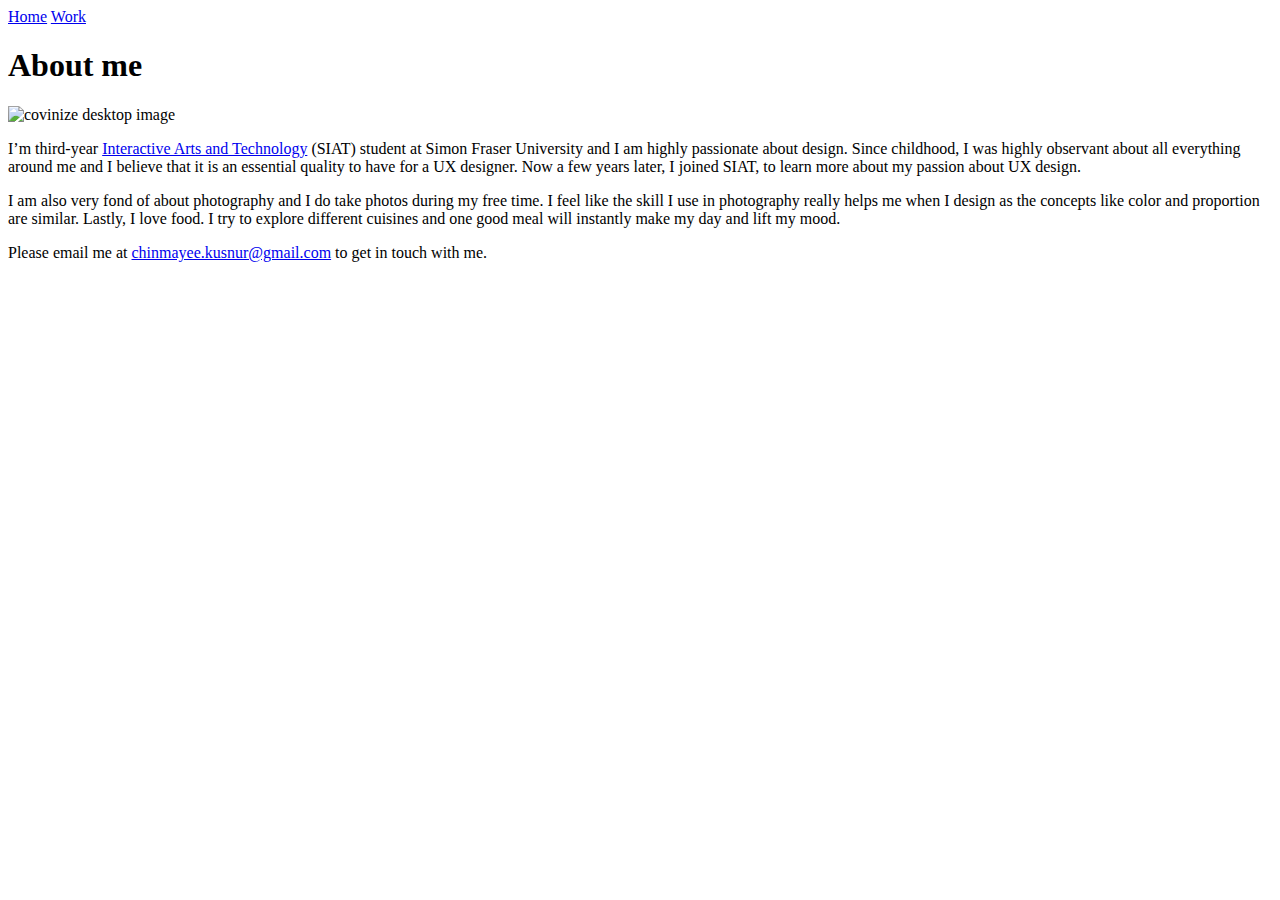
==== about.html @ 799e006a "Add files via upload" ====
<!DOCTYPE html>

<!-- IAT 339- Web design and development 
     D101 
     Project 3- Portfolio
     Chinmayee Kusnur 
    -->

     
<html lang="en">

  <head>

    <meta charset="utf-8">
    <meta name="viewport" content="width=device-width, initial-scale=1">
    <title>About</title>

    <!-- Linking stylesheets -->

    <link rel="stylesheet" href="css/normalize.css">
	  <link rel="stylesheet" href="css/main.css"> 
    <link rel="stylesheet" href="css/grids.css"> 
    <!-- Linking google fonts -->
    <link rel="preconnect" href="https://fonts.googleapis.com"> 
    <link rel="preconnect" href="https://fonts.gstatic.com" crossorigin> 
    <link href="https://fonts.googleapis.com/css2?family=Heebo:wght@100;400;700&display=swap" rel="stylesheet">
  </head>

  <body>

    <nav id="navbar">
      <a id="work-navbar" href="index.html">Home</a>
      <a href="index.html">Work</a>
    </nav>

    <section class="main-background">
      <div id="intro-covinize">
        <h1 class="heading">About me</h1>
        <div class="grid two-column">
          <div>
            <img class="co-sc" src="img/chinmayee.JPG" alt="covinize desktop image">
          </div>

          <div>
            <p class="main">I’m third-year <a class="link" href="https://www.sfu.ca/siat.html">Interactive Arts and Technology</a> (SIAT) student at Simon Fraser University
                and I am highly passionate about design. Since childhood, I was highly observant 
                about all everything around me and I believe that it is an essential quality to have 
                for a UX designer. Now a few years later, I joined SIAT, to learn more 
                about my passion about UX design. 
                
            </p>
    
            <p class="main"> 
                I am also very fond of about photography and I do take photos during my free time. I feel like the skill I use in photography 
                really helps me when I design as the concepts like color and proportion are similar.
                 
                Lastly, I love food. I try to explore different cuisines and one good meal will instantly 
                make my day and lift my mood. 
            </p>

            <p class="main"> 
                Please email me at <a class="link" href="mailto:chinmayee.kusnur@gmail.com">chinmayee.kusnur@gmail.com</a> to get in touch with me. 
            </p>
          </div>

        </div>
          
                      
      
      
      </div>

    </section>

    <script src="js/navbar.js"></script>

  </body>
</html>
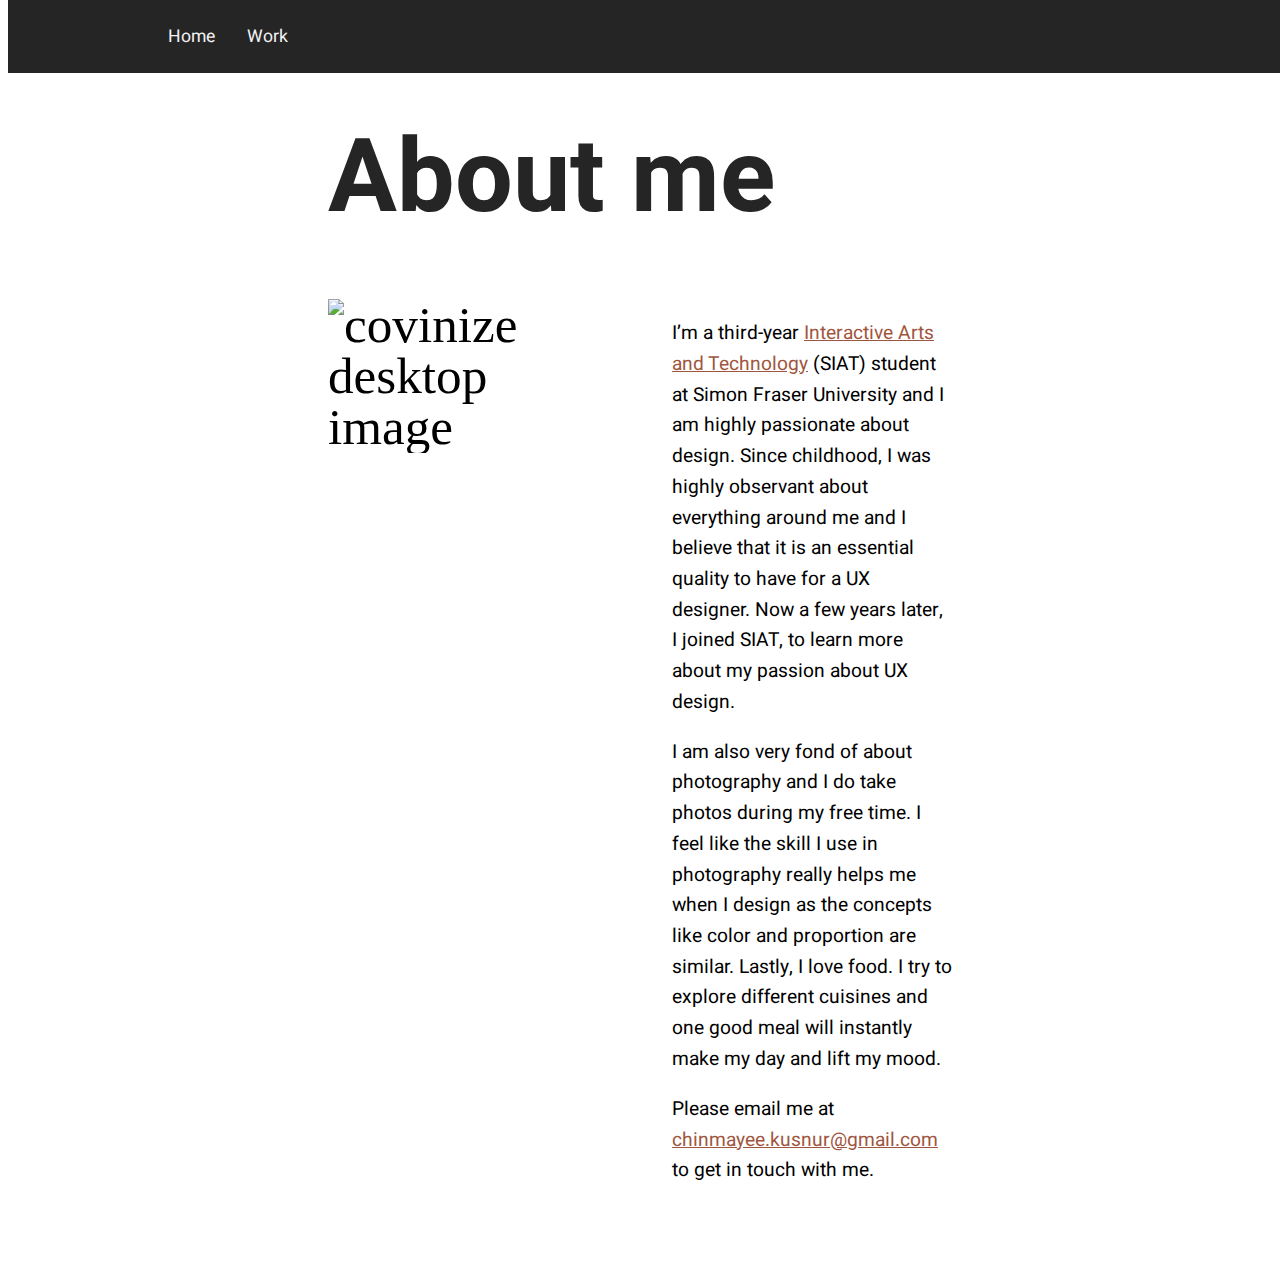
==== commit 278933c0: "Update about.html" ====
--- a/about.html
+++ b/about.html
@@ -42,9 +42,9 @@
           </div>
 
           <div>
-            <p class="main">I’m third-year <a class="link" href="https://www.sfu.ca/siat.html">Interactive Arts and Technology</a> (SIAT) student at Simon Fraser University
+            <p class="main">I’m a third-year <a class="link" href="https://www.sfu.ca/siat.html">Interactive Arts and Technology</a> (SIAT) student at Simon Fraser University
                 and I am highly passionate about design. Since childhood, I was highly observant 
-                about all everything around me and I believe that it is an essential quality to have 
+                about everything around me and I believe that it is an essential quality to have 
                 for a UX designer. Now a few years later, I joined SIAT, to learn more 
                 about my passion about UX design. 
                 
--- a/css/main.css
+++ b/css/main.css
@@ -0,0 +1,183 @@
+h1{
+    font-family: 'Heebo', sans-serif;
+    font-weight: 700;
+    color: #252526;
+}
+
+h2{
+    font-family: 'Heebo', sans-serif;
+    font-weight: 700;
+    color: #252526;
+}
+
+#ux{
+    color: #9F5640;
+}
+
+.orange-box{
+    display: block;
+}
+
+.orange-box:active, .orange-box:hover, .orange-box:focus{
+    background-color: #252526;
+}
+
+#footer-background{
+    background-color: #9F5640;
+    padding:4rem;
+    
+}
+
+#footer-email{
+    color: white;
+}
+
+#navbar{
+    background-color: #252526;
+    position: fixed;
+    width: 100%;
+    display: block;
+    top: -5px;
+    
+}
+
+#navbar {
+    top: 0px;
+    transition: top 0.3s;
+}
+  
+#navbar a{
+    float: left;
+    display: block;
+    color: #f2f2f2;
+    text-align: center;
+    padding-top: 1.5rem;
+    padding-bottom: 1.5rem;
+    text-decoration: none;
+    font-size: 1.1rem;
+    font-family: 'Heebo', sans-serif;
+}
+  
+#navbar a:active, #navbar a:hover, #navbar a:focus{
+    text-decoration: underline;
+    text-decoration-color: white;
+}
+
+#work-navbar, #work-navbar-index{
+    margin-right: 2rem;
+}
+
+.project-name{
+    color: #252526;
+    font-family: 'Heebo', sans-serif;
+    font-weight: 700;
+    margin-top: 2rem;
+    margin-bottom: 1rem;
+}
+
+.link{
+    color: #9F5640;
+    font-family: 'Heebo', sans-serif;
+    font-weight: 400;
+    margin-top: 1rem;
+    text-decoration: underline;
+}
+
+.c-link{
+    color: #252526;
+    text-decoration: none;
+}
+
+.project-name:active, .project-name:hover, .project-name:focus,
+.c-link:active, .c-link:hover, .c-link:focus{
+    text-decoration: underline;
+    text-decoration-color: #9F5640;
+    
+}
+
+.link:active, .link:hover, .link:focus{
+    text-decoration: none;
+    color: white;
+    background-color: #9F5640;
+}
+
+.project-info{
+    color: #AFAFAF;
+    font-family: 'Heebo', sans-serif;
+    font-weight: 400;
+    margin-top: -0.7rem;
+}
+
+.project-desc{
+    color: #252526;
+    font-family: 'Heebo', sans-serif;
+    font-weight: 400;
+    margin-top: 1rem;
+    line-height: 1.6;
+}
+
+.role, .team, .duration{
+    font-family: 'Heebo', sans-serif;
+    font-weight: 400;
+    font-size: 1.2rem;
+}
+
+.main, .main-1{
+    font-family: 'Heebo', sans-serif;
+    font-weight: 400;
+    font-size: 1.2rem;
+    line-height:1.6;
+}
+
+.main-1{
+    margin-bottom: 4rem;
+}
+
+.co-sc{
+    width: 100%;
+}
+
+.bold{
+    font-weight: 700;
+}
+
+#green{
+    background-color: #37563F;
+    color: #FFB950;
+}
+
+#yellow{
+    background-color: #FFB950;
+    color: #37563F;
+}
+
+#beige{
+    background-color: #FFFBF1;
+    color: #37563F;
+}
+
+#green, #yellow, #beige{
+    font-family: 'Heebo', sans-serif;
+    font-weight: 400;
+    font-size: 1.1rem;
+    text-align: center;
+    border-radius: 0.5rem;
+}
+
+.color-description{
+    font-family: 'Heebo', sans-serif;
+    font-weight: 400;
+    font-size: 1.2rem;
+    line-height:1.6;
+    padding-top: 1rem; 
+    text-align: left;
+    border:none;
+}
+
+#tree-img{
+    width:100%;
+    border-radius: 0.5rem;
+} 
+
+
+
--- a/css/grids.css
+++ b/css/grids.css
@@ -0,0 +1,389 @@
+*{
+    box-sizing: border-box;
+}
+
+.grid{
+    display:grid;
+}
+
+@media (min-width: 20rem) {
+
+    #intro{
+        font-size: 1.11rem;
+        margin:0;
+        line-height:1;
+        
+    }
+
+    #intro-covinize{
+        font-size: 2rem;
+        margin:0;
+        line-height:1;
+    }
+
+    .grid.two-column{
+        grid-template-columns: 1fr;
+        grid-gap: 4rem;
+        grid-row-gap: 2rem;
+    }
+
+    .grid.three-column{
+        grid-template-columns: 1fr;
+        grid-column-gap: 2rem;
+        margin-top:-1rem;
+    }
+
+    #intro, .work-grid, #intro-covinize, .landing-page-description{
+        margin: 1.5rem;
+    }
+
+    #intro{
+        margin-top: 6rem;
+        margin-bottom: 3rem;
+    }
+
+    .color-grid{
+        margin: 1.5rem;
+    }
+
+    #work-navbar, #work-navbar-index{
+        margin-left: 1.5rem;
+    }
+
+    .orange-box{
+        background-color: #9F5640;
+        padding: 2rem 0 2rem 0;
+        border-radius: 0.5rem;
+        width: 100%;
+    }
+
+    img{
+        width: 95%;
+        height: auto;
+    }
+
+    #green, #yellow, #beige{
+        width: 100%;
+        padding: 4rem 2rem 4rem 2rem;
+    }
+
+    .heading{
+        margin-top: 4rem;
+    }
+
+    .sub-heading{
+        margin-top: 4rem;
+    }
+
+    .desktop-version{
+        display: inline-block;
+    }
+
+    .mobile-version{
+        display: inline-block;
+    }
+
+    #tree-img{
+        margin-bottom:2rem;
+    }
+}
+
+@media (min-width: 28rem) {
+
+    #intro{
+        font-size: 2.5rem;
+        margin:0;
+        line-height:1;
+    }
+
+    #intro-covinize{
+        font-size: 2.5rem;
+        margin:0;
+        line-height:1;
+    }
+
+    .work-grid, #intro-covinize, .landing-page-description{
+        margin: 4rem;
+    }
+    
+    #intro{
+        margin: 6rem;
+    }
+
+    .color-grid{
+        margin: 4rem;
+    }
+
+    #work-navbar, #work-navbar-index{
+        margin-left: 4rem;
+    }
+
+    #tree-img{
+        margin-bottom:4rem;
+    }
+}
+
+@media (min-width: 44rem) {
+
+    #intro{
+        font-size: 1.6rem;
+        margin:0;
+        line-height:1;
+    }
+
+    .heading{
+        margin-top: 8rem;
+    }
+
+    #intro-covinize{
+        font-size: 2.5rem;
+        margin:0;
+        line-height:1;
+    }
+
+    .grid.two-column{
+        grid-template-columns: 1fr;
+        grid-gap: 2rem;
+        grid-row-gap: 2rem;
+    }
+
+    #intro, .work-grid{
+        margin: 6rem 8rem;
+    }
+
+    .color-grid{
+        margin: 0 8rem;
+    }
+
+    #work-navbar, #work-navbar-index{
+        margin-left: 8rem;
+    }
+
+    #intro-covinize{
+        margin: 6rem 8rem 5rem 8rem;
+    }
+
+    .landing-page-description{
+        margin: 3rem 8rem 5rem 8rem;
+    }
+
+    .orange-box{
+        background-color: #9F5640;
+        padding: 4rem 2rem;
+        border-radius: 0.5rem;
+        width: 100%;
+    }
+
+    img{
+        width: 95%;
+        height: auto;
+    }
+
+    .grid.three-column{
+        grid-template-columns: 1fr 1fr 1fr;
+        grid-column-gap: 2rem;
+        
+    }
+
+    #green, #yellow, #beige{
+        width: 100%;
+        padding: 4rem 2rem 4rem 2rem;
+    }
+    
+    #navbar {
+        top: 0px;
+        transition: top 0.3s;
+    }
+
+    .sub-heading{
+        margin-top: 6rem;
+    }
+
+    #tree-img{
+        margin-bottom:4rem;
+    }
+
+    .desktop-version{
+        display: inline-block;
+    }
+
+    .mobile-version{
+        display: inline-block;
+    }
+
+}
+
+@media (min-width: 67rem) {
+
+    #intro, #intro-covinize{
+        font-size: 2.75rem;
+        margin:0;
+        line-height:1;
+    }
+
+    .grid.two-column{
+        grid-template-columns: 1fr;
+        grid-gap: 2rem;
+        grid-row-gap: 2rem;
+    }
+
+    .grid.three-column{
+        grid-template-columns: 1fr 1fr 1fr;
+        grid-column-gap: 2rem;
+        
+    }
+
+    #intro, .work-grid{
+        margin: 10rem 8rem;
+    }
+
+    .color-grid{
+        margin: 0 12rem;
+    }
+
+    #intro-covinize{
+        margin: 10rem 12rem 3rem 12rem;
+    }
+
+    .landing-page-description{
+        margin: 2rem 12rem 3rem 12rem;
+    }
+
+    #work-navbar{
+        margin-left: 4rem;
+    }
+   
+    .orange-box{
+        background-color: #9F5640;
+        padding: 4rem 0 4rem 2rem;
+        border-radius: 0.5rem;
+        width: 100%;
+    }
+
+    img{
+        width: 90%;
+        height: auto;
+    }
+
+    #green, #yellow, #beige{
+        width: 100%;
+        padding: 4rem;
+    }
+
+    .heading{
+        margin-top:0;
+    }
+
+    .sub-heading{
+        margin-top: 6rem;
+    }
+
+    #tree-img{
+        margin-bottom:4rem;
+    }
+
+    .mobile-version{
+        display: none;
+    }
+
+    .desktop-version{
+        display: inline-block;
+    }
+}
+
+
+@media (min-width: 75rem) {
+
+    #intro, #intro-covinize{
+        font-size: 3.2rem;
+        margin:0;
+        line-height:1;
+    }
+
+    .grid.two-column{
+        grid-template-columns: 1fr 1fr;
+        grid-gap: 4rem;
+        grid-row-gap: 2rem;
+    }
+
+    .grid.three-column{
+        grid-template-columns: 1fr 1fr 1fr;
+        grid-column-gap: 2rem;
+        
+    }
+
+    #intro, .work-grid{
+        margin: 10rem 15rem;
+    }
+
+    .color-grid{
+        margin: 0 20rem;
+    }
+
+    #intro-covinize{
+        margin: 8rem 20rem 4rem 20rem;
+    }
+
+    .landing-page-description{
+        margin: 5rem 20rem 4rem 20rem;
+    }
+    
+    #work-navbar{
+        margin-left: 10rem;
+    }
+
+    #work-navbar-index{
+        margin-left: 15rem;
+    }
+
+    .orange-box{
+        background-color: #9F5640;
+        padding: 4rem 2rem;
+        border-radius: 0.5rem;
+        width: 100%;
+    }
+
+    #green, #yellow, #beige{
+        width: 100%;
+        padding: 4rem;
+    }
+
+    .desc{
+        margin-bottom: 4rem;
+    }
+
+    .project-name{
+        font-size: 2rem;
+    }
+
+    .project-info{
+        font-size: 0.8rem;
+        margin-bottom: 1.2rem;
+    }
+    
+    .project-desc{
+        font-size: 1.1rem;
+        
+    }
+
+    .heading{
+        margin-top:0;
+    }
+
+    .sub-heading{
+        margin-top: 4rem;
+    }
+
+    #tree-img{
+        margin-bottom:4rem;
+    }
+
+    .mobile-version{
+        display: none;
+    }
+
+    .desktop-version{
+        display: inline-block;
+    }
+    
+}
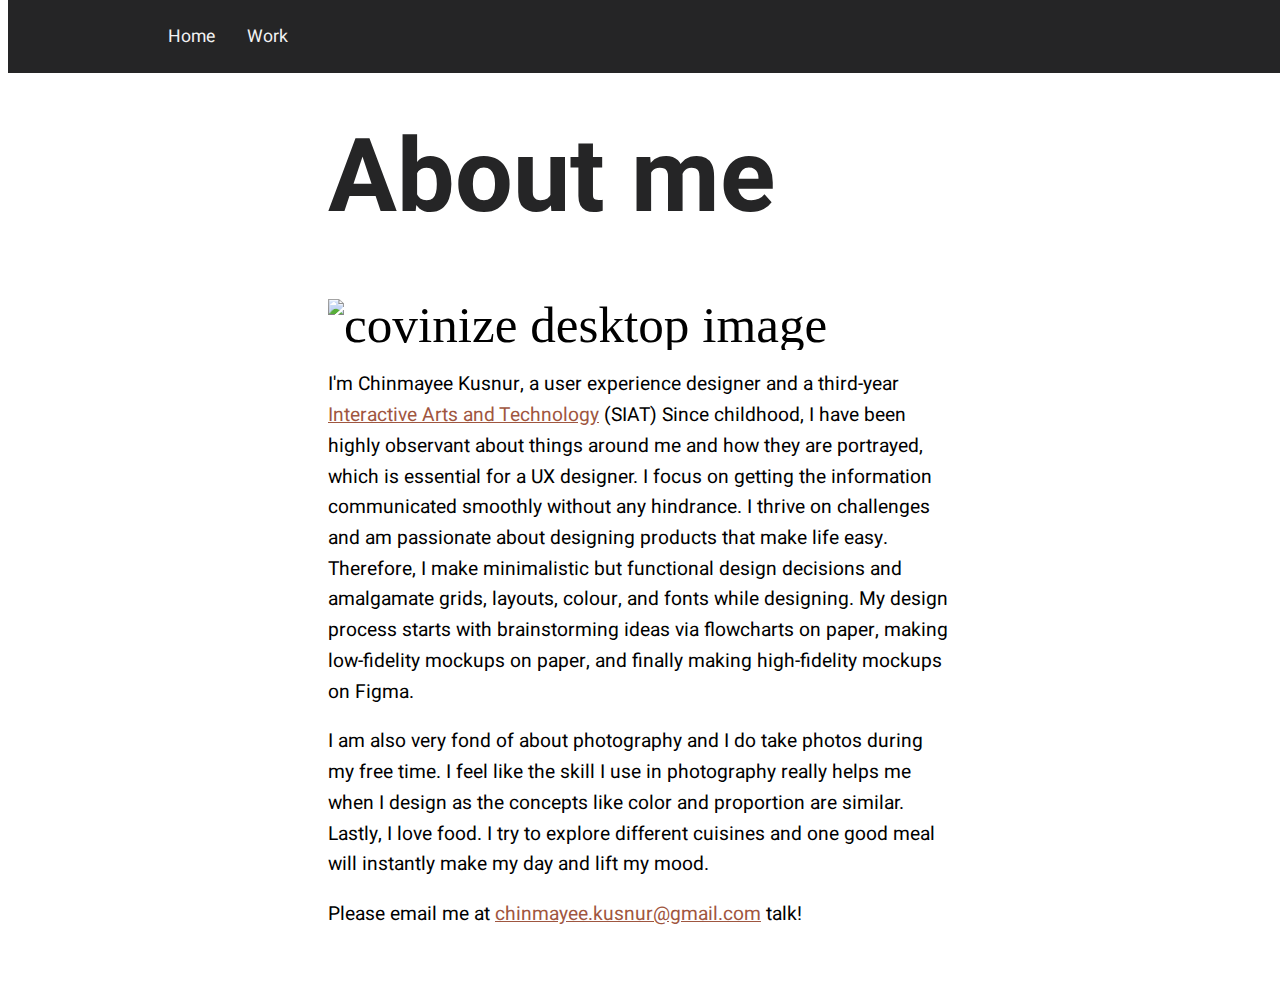
==== commit bae7cee8: "Update about.html" ====
--- a/about.html
+++ b/about.html
@@ -36,34 +36,32 @@
     <section class="main-background">
       <div id="intro-covinize">
         <h1 class="heading">About me</h1>
-        <div class="grid two-column">
+        
           <div>
-            <img class="co-sc" src="img/chinmayee.JPG" alt="covinize desktop image">
+            <img class="co-sc" src="img/chinmayee_profile.JPG" alt="covinize desktop image">
           </div>
 
           <div>
-            <p class="main">I’m a third-year <a class="link" href="https://www.sfu.ca/siat.html">Interactive Arts and Technology</a> (SIAT) student at Simon Fraser University
-                and I am highly passionate about design. Since childhood, I was highly observant 
-                about everything around me and I believe that it is an essential quality to have 
-                for a UX designer. Now a few years later, I joined SIAT, to learn more 
-                about my passion about UX design. 
-                
+            <p class="main">I'm Chinmayee Kusnur, a user experience designer and a third-year <a class="link" href="https://www.sfu.ca/siat.html">Interactive 
+		    Arts and Technology</a> (SIAT) Since childhood, I have been highly observant about things around me and how they are portrayed, which is 
+		    essential for a UX designer. I focus on getting the information communicated smoothly without any hindrance. I thrive on challenges and 
+		    am passionate about designing products that make life easy. Therefore, I make minimalistic but functional design decisions and amalgamate 
+		    grids, layouts, colour, and fonts while designing. My design process starts with brainstorming ideas via flowcharts on paper, making 
+		    low-fidelity mockups on paper, and finally making high-fidelity mockups on Figma. 
             </p>
     
             <p class="main"> 
-                I am also very fond of about photography and I do take photos during my free time. I feel like the skill I use in photography 
-                really helps me when I design as the concepts like color and proportion are similar.
-                 
-                Lastly, I love food. I try to explore different cuisines and one good meal will instantly 
-                make my day and lift my mood. 
+                I am also very fond of about photography and I do take photos during my free time. I feel like the skill I use in photography really helps me 
+		    when I design as the concepts like color and proportion are similar. Lastly, I love food. I try to explore different cuisines and one good 
+		    meal will instantly make my day and lift my mood. 
             </p>
 
             <p class="main"> 
-                Please email me at <a class="link" href="mailto:chinmayee.kusnur@gmail.com">chinmayee.kusnur@gmail.com</a> to get in touch with me. 
+                Please email me at <a class="link" href="mailto:chinmayee.kusnur@gmail.com">chinmayee.kusnur@gmail.com</a> talk!  
             </p>
           </div>
 
-        </div>
+        
           
                       
       
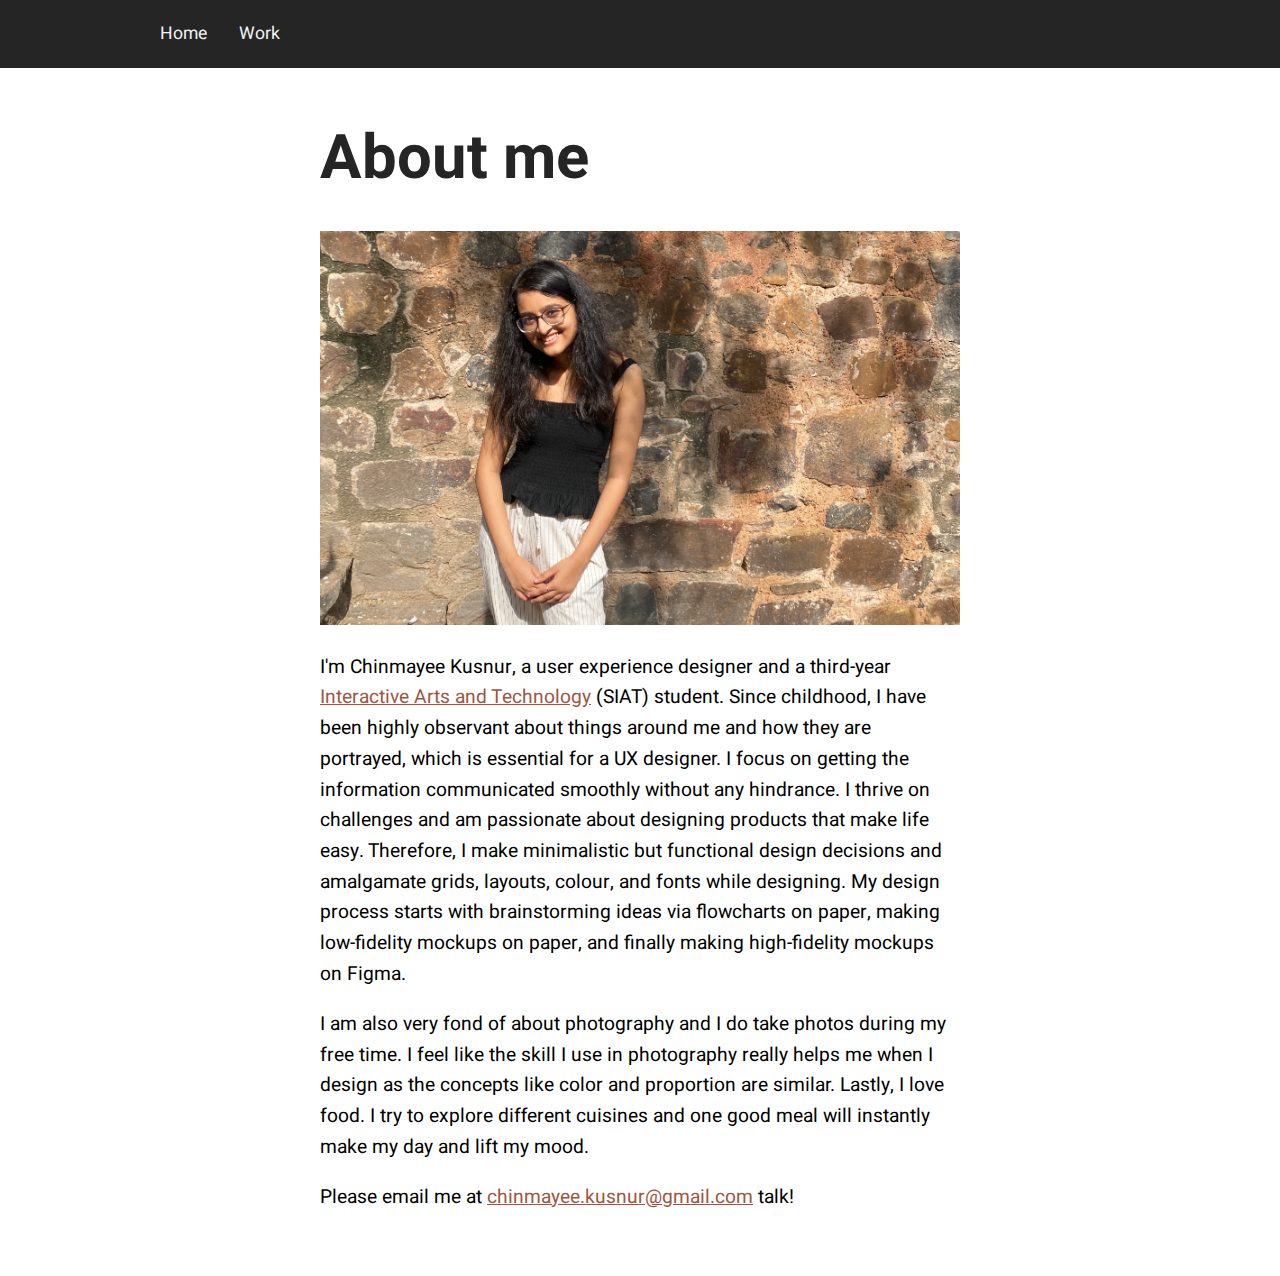
==== commit a7c22dc0: "Update about.html" ====
--- a/about.html
+++ b/about.html
@@ -28,7 +28,7 @@
 
   <body>
 
-    <nav id="navbar">
+    <nav id="navbar_1">
       <a id="work-navbar" href="index.html">Home</a>
       <a href="index.html">Work</a>
     </nav>
@@ -43,7 +43,7 @@
 
           <div>
             <p class="main">I'm Chinmayee Kusnur, a user experience designer and a third-year <a class="link" href="https://www.sfu.ca/siat.html">Interactive 
-		    Arts and Technology</a> (SIAT) Since childhood, I have been highly observant about things around me and how they are portrayed, which is 
+		    Arts and Technology</a> (SIAT) student. Since childhood, I have been highly observant about things around me and how they are portrayed, which is 
 		    essential for a UX designer. I focus on getting the information communicated smoothly without any hindrance. I thrive on challenges and 
 		    am passionate about designing products that make life easy. Therefore, I make minimalistic but functional design decisions and amalgamate 
 		    grids, layouts, colour, and fonts while designing. My design process starts with brainstorming ideas via flowcharts on paper, making 
--- a/css/main.css
+++ b/css/main.css
@@ -41,6 +41,14 @@
     
 }
 
+#navbar_1{
+    background-color: #252526;
+    position: fixed;
+    width: 100%;
+    display: block;
+    top: 0px;
+}
+
 #navbar {
     top: 0px;
     transition: top 0.3s;
@@ -57,8 +65,21 @@
     font-size: 1.1rem;
     font-family: 'Heebo', sans-serif;
 }
+
+#navbar_1 a{
+    float: left;
+    display: block;
+    color: #f2f2f2;
+    text-align: center;
+    padding-top: 1.5rem;
+    padding-bottom: 1.5rem;
+    text-decoration: none;
+    font-size: 1.1rem;
+    font-family: 'Heebo', sans-serif;
+}
   
-#navbar a:active, #navbar a:hover, #navbar a:focus{
+#navbar a:active, #navbar a:hover, #navbar a:focus,
+#navbar_1 a:active, #navbar_1 a:hover, #navbar_1 a:focus,{
     text-decoration: underline;
     text-decoration-color: white;
 }
--- a/css/grids.css
+++ b/css/grids.css
@@ -9,7 +9,7 @@
 @media (min-width: 20rem) {
 
     #intro{
-        font-size: 1.11rem;
+        font-size: 1.2rem;
         margin:0;
         line-height:1;
         
@@ -91,7 +91,7 @@
 @media (min-width: 28rem) {
 
     #intro{
-        font-size: 2.5rem;
+        font-size: 2rem;
         margin:0;
         line-height:1;
     }
@@ -216,7 +216,7 @@
 @media (min-width: 67rem) {
 
     #intro, #intro-covinize{
-        font-size: 2.75rem;
+        font-size: 1.6rem;
         margin:0;
         line-height:1;
     }
@@ -234,7 +234,7 @@
     }
 
     #intro, .work-grid{
-        margin: 10rem 8rem;
+        margin: 10rem 6rem;
     }
 
     .color-grid{
@@ -295,7 +295,7 @@
 @media (min-width: 75rem) {
 
     #intro, #intro-covinize{
-        font-size: 3.2rem;
+        font-size: 2.75rem;
         margin:0;
         line-height:1;
     }
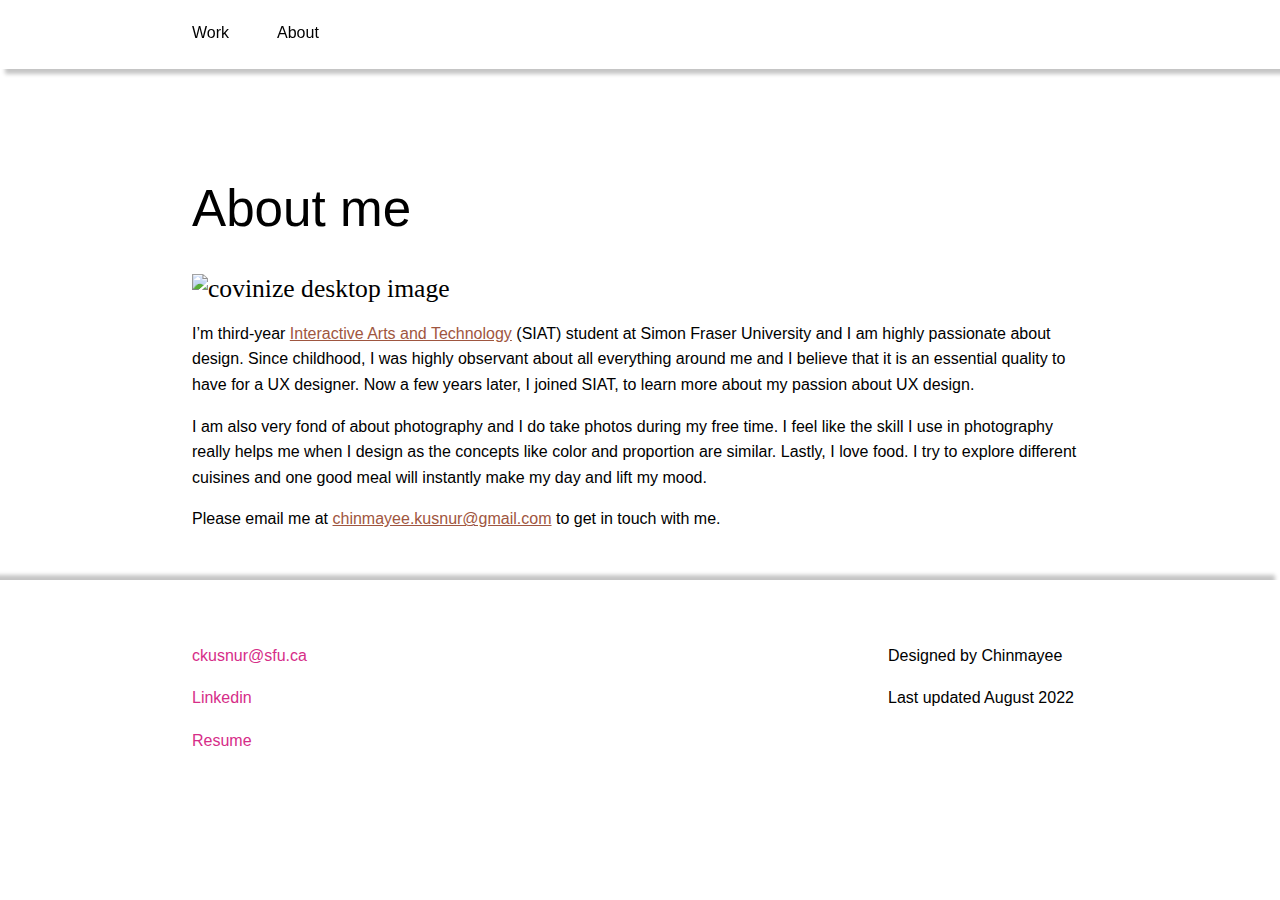
==== commit 6c442da3: "Update about.html" ====
--- a/about.html
+++ b/about.html
@@ -28,36 +28,38 @@
 
   <body>
 
-    <nav id="navbar_1">
-      <a id="work-navbar" href="index.html">Home</a>
-      <a href="index.html">Work</a>
-    </nav>
+    <nav id="navbar">
+      <a id="work-navbar-index" href="index.html">Work</a>
+      <a href="about.html">About</a>
+    </nav> -->
 
     <section class="main-background">
       <div id="intro-covinize">
         <h1 class="heading">About me</h1>
         
           <div>
-            <img class="co-sc" src="img/chinmayee_profile.JPG" alt="covinize desktop image">
+            <img class="co-sc" src="img/chinmayee.JPG" alt="covinize desktop image">
           </div>
 
           <div>
-            <p class="main">I'm Chinmayee Kusnur, a user experience designer and a third-year <a class="link" href="https://www.sfu.ca/siat.html">Interactive 
-		    Arts and Technology</a> (SIAT) student. Since childhood, I have been highly observant about things around me and how they are portrayed, which is 
-		    essential for a UX designer. I focus on getting the information communicated smoothly without any hindrance. I thrive on challenges and 
-		    am passionate about designing products that make life easy. Therefore, I make minimalistic but functional design decisions and amalgamate 
-		    grids, layouts, colour, and fonts while designing. My design process starts with brainstorming ideas via flowcharts on paper, making 
-		    low-fidelity mockups on paper, and finally making high-fidelity mockups on Figma. 
+            <p class="main">I’m third-year <a class="link" href="https://www.sfu.ca/siat.html">Interactive Arts and Technology</a> (SIAT) student at Simon Fraser University
+                and I am highly passionate about design. Since childhood, I was highly observant 
+                about all everything around me and I believe that it is an essential quality to have 
+                for a UX designer. Now a few years later, I joined SIAT, to learn more 
+                about my passion about UX design. 
+                
             </p>
     
             <p class="main"> 
-                I am also very fond of about photography and I do take photos during my free time. I feel like the skill I use in photography really helps me 
-		    when I design as the concepts like color and proportion are similar. Lastly, I love food. I try to explore different cuisines and one good 
-		    meal will instantly make my day and lift my mood. 
+                I am also very fond of about photography and I do take photos during my free time. I feel like the skill I use in photography 
+                really helps me when I design as the concepts like color and proportion are similar.
+                 
+                Lastly, I love food. I try to explore different cuisines and one good meal will instantly 
+                make my day and lift my mood. 
             </p>
 
             <p class="main"> 
-                Please email me at <a class="link" href="mailto:chinmayee.kusnur@gmail.com">chinmayee.kusnur@gmail.com</a> talk!  
+                Please email me at <a class="link" href="mailto:chinmayee.kusnur@gmail.com">chinmayee.kusnur@gmail.com</a> to get in touch with me. 
             </p>
           </div>
 
@@ -70,7 +72,34 @@
 
     </section>
 
-    <script src="js/navbar.js"></script>
+    <footer>
+      <div id="footer-background">
+        <div class="grid four-column text">
+          <div>
+            <div class="t"><a class="p-lm" href="mailto:ckusnur@sfu.ca">ckusnur@sfu.ca</a></div>
+            <div class="t"><a class="p-lm" href="https://www.linkedin.com/in/chinmayee-kusnur-03a2261b5">Linkedin</a></div>
+            <div class="t"><a class="p-lm" href="https://www.linkedin.com/in/chinmayee-kusnur-03a2261b5">Resume</a></div>
+            
+          </div>
+
+          <div>
+            
+          </div>
+
+          <div>
+            
+          </div>
+
+          <div>
+            <div class="t">Designed by Chinmayee</div>
+            <div class="t">Last updated August 2022</div>
+           
+          </div>
+          
+        </div>
+        
+      </div>
+    </footer>
 
   </body>
 </html>
--- a/css/main.css
+++ b/css/main.css
@@ -1,17 +1,111 @@
+h1, #sub{
+    font-family: 'Inter', sans-serif;
+    color: #000000;
+    
+}
+
 h1{
-    font-family: 'Heebo', sans-serif;
-    font-weight: 700;
-    color: #252526;
+    font-weight:500;
+    width: 100%;
 }
 
 h2{
-    font-family: 'Heebo', sans-serif;
-    font-weight: 700;
-    color: #252526;
-}
-
-#ux{
-    color: #9F5640;
+    font-family: 'Inter', sans-serif;
+    color: #000000;
+}
+
+.block {
+    margin-bottom: 6rem;
+}
+
+.project-img{
+    display: inline-block;
+    width: 100%;
+}
+
+.project-img-ind{
+    display: inline-block;
+    width: 100%;
+    border-radius: 10px;
+    margin-top: 2rem;
+    margin-bottom: 2rem;
+}
+
+.container  {
+    text-align: left;
+}
+
+#brief{
+    color: #D62D88;
+}
+
+.bold{
+    font-weight: 500;
+}
+
+.p-title-ind{
+    line-height: 1.6;
+    margin-bottom: 2rem;
+    font-weight: 500;
+    font-size: 1.4rem;
+}
+
+.p-desc-ind{
+    line-height: 1.6;
+    margin-bottom: 1.5rem;
+}
+
+
+.p-title, .p-desc, .p-lm{
+    font-family: 'Inter', sans-serif;
+    color: #000000;
+    text-decoration: none;
+} 
+
+.img-caption{
+    font-family: 'Inter', sans-serif;
+    color: #a2a2a2;
+    font-size: 1rem;
+    margin-top: 1rem;
+    text-align: center;
+} 
+
+.currently{
+    font-family: 'Inter', sans-serif;
+    margin-top: 1.5rem;
+    line-height: 1.3;
+    font-size: 1rem;
+    font-style: italic;
+}
+
+.bold{
+    font-weight: 700;
+}
+
+.p-title{
+    font-size: 1.4rem;
+    font-weight: 700;
+    /* margin-top: 5rem; */
+}
+
+.p-desc{
+    margin-top: 1.5rem;
+    line-height: 1.3;
+}
+
+.p-lm{
+    font-weight: 500;
+    color: #D62D88;
+}
+
+
+.p-lm a{
+    color: #D62D88;
+    text-decoration: none;
+}
+
+.p-lm a:active, .p-lm a:hover, .p-lm a:focus{
+    color: #000000;
 }
 
 .orange-box{
@@ -23,9 +117,8 @@
 }
 
 #footer-background{
-    background-color: #9F5640;
-    padding:4rem;
-    
+    border-top: 3px solid white;
+    box-shadow: -5px -5px 4px #c5c5c5;
 }
 
 #footer-email{
@@ -33,64 +126,47 @@
 }
 
 #navbar{
-    background-color: #252526;
+    background-color: white;
     position: fixed;
     width: 100%;
     display: block;
-    top: -5px;
-    
-}
-
-#navbar_1{
-    background-color: #252526;
-    position: fixed;
-    width: 100%;
-    display: block;
-    top: 0px;
-}
-
-#navbar {
-    top: 0px;
-    transition: top 0.3s;
+    border-bottom: 3px solid white;
+    box-shadow: 5px 5px 4px #c5c5c5;
 }
   
 #navbar a{
     float: left;
     display: block;
-    color: #f2f2f2;
+    color: black;
     text-align: center;
     padding-top: 1.5rem;
     padding-bottom: 1.5rem;
     text-decoration: none;
-    font-size: 1.1rem;
-    font-family: 'Heebo', sans-serif;
-}
-
-#navbar_1 a{
-    float: left;
-    display: block;
-    color: #f2f2f2;
-    text-align: center;
-    padding-top: 1.5rem;
+    font-size: 1rem;
+    font-family: 'Inter', sans-serif;
+    font-weight: 500;
+}
+
+.projects-text{
+    font-family: 'Inter', sans-serif;
+}
+
+.t{
     padding-bottom: 1.5rem;
-    text-decoration: none;
-    font-size: 1.1rem;
-    font-family: 'Heebo', sans-serif;
+    font-size: 1rem;
+    font-family: 'Inter', sans-serif;
+    font-weight: 500;
 }
   
-#navbar a:active, #navbar a:hover, #navbar a:focus,
-#navbar_1 a:active, #navbar_1 a:hover, #navbar_1 a:focus,{
-    text-decoration: underline;
-    text-decoration-color: white;
-}
+
 
 #work-navbar, #work-navbar-index{
-    margin-right: 2rem;
+    margin-right: 3rem;
 }
 
 .project-name{
     color: #252526;
-    font-family: 'Heebo', sans-serif;
+    font-family: 'Inter', sans-serif;
     font-weight: 700;
     margin-top: 2rem;
     margin-bottom: 1rem;
@@ -98,7 +174,7 @@
 
 .link{
     color: #9F5640;
-    font-family: 'Heebo', sans-serif;
+    font-family: 'Inter', sans-serif;
     font-weight: 400;
     margin-top: 1rem;
     text-decoration: underline;
@@ -124,29 +200,29 @@
 
 .project-info{
     color: #AFAFAF;
-    font-family: 'Heebo', sans-serif;
+    font-family: 'Inter', sans-serif;
     font-weight: 400;
     margin-top: -0.7rem;
 }
 
 .project-desc{
     color: #252526;
-    font-family: 'Heebo', sans-serif;
+    font-family: 'Inter', sans-serif;
     font-weight: 400;
     margin-top: 1rem;
     line-height: 1.6;
 }
 
 .role, .team, .duration{
-    font-family: 'Heebo', sans-serif;
-    font-weight: 400;
-    font-size: 1.2rem;
+    font-family: 'Inter', sans-serif;
+    font-weight: 400;
+    font-size: 1rem;
 }
 
 .main, .main-1{
-    font-family: 'Heebo', sans-serif;
-    font-weight: 400;
-    font-size: 1.2rem;
+    font-family: 'Inter', sans-serif;
+    font-weight: 400;
+    font-size: 1rem;
     line-height:1.6;
 }
 
@@ -178,7 +254,7 @@
 }
 
 #green, #yellow, #beige{
-    font-family: 'Heebo', sans-serif;
+    font-family: 'Inter', sans-serif;
     font-weight: 400;
     font-size: 1.1rem;
     text-align: center;
@@ -186,9 +262,9 @@
 }
 
 .color-description{
-    font-family: 'Heebo', sans-serif;
-    font-weight: 400;
-    font-size: 1.2rem;
+    font-family: 'Inter', sans-serif;
+    font-weight: 400;
+    font-size: 1rem;
     line-height:1.6;
     padding-top: 1rem; 
     text-align: left;
--- a/css/grids.css
+++ b/css/grids.css
@@ -9,15 +9,17 @@
 @media (min-width: 20rem) {
 
     #intro{
-        font-size: 1.2rem;
-        margin:0;
-        line-height:1;
-        
+        font-size: 1.4rem;
+        line-height:1;
+    }
+    
+    #intro-project{
+        font-size: 2rem;
+        line-height:1;
     }
 
     #intro-covinize{
         font-size: 2rem;
-        margin:0;
         line-height:1;
     }
 
@@ -33,14 +35,24 @@
         margin-top:-1rem;
     }
 
-    #intro, .work-grid, #intro-covinize, .landing-page-description{
-        margin: 1.5rem;
-    }
-
-    #intro{
-        margin-top: 6rem;
-        margin-bottom: 3rem;
-    }
+    #intro{
+        margin: 6rem 2rem 4rem 2rem;
+        
+    }
+
+    .projects{
+        margin: 4rem 2rem 4rem 2rem;
+    }
+
+    .projects-text{
+        margin: 2rem 4rem;
+    }
+
+    #intro-project{
+        margin: 8rem 2rem 2rem 2rem;
+    }
+
+    
 
     .color-grid{
         margin: 1.5rem;
@@ -76,7 +88,7 @@
     }
 
     .desktop-version{
-        display: inline-block;
+        display: none;
     }
 
     .mobile-version{
@@ -86,58 +98,32 @@
     #tree-img{
         margin-bottom:2rem;
     }
-}
-
-@media (min-width: 28rem) {
-
-    #intro{
-        font-size: 2rem;
+    
+    .pb{
+        margin-top:1rem;
+    }
+}
+
+@media (min-width: 48rem) {
+
+    #intro{
+        font-size: 1.4rem;
         margin:0;
         line-height:1;
+    }
+    
+    #intro-project{
+        font-size: 1.4rem;
+        line-height:1;
+    }
+
+    .heading{
+        margin-top: 8rem;
     }
 
     #intro-covinize{
         font-size: 2.5rem;
-        margin:0;
-        line-height:1;
-    }
-
-    .work-grid, #intro-covinize, .landing-page-description{
-        margin: 4rem;
-    }
-    
-    #intro{
-        margin: 6rem;
-    }
-
-    .color-grid{
-        margin: 4rem;
-    }
-
-    #work-navbar, #work-navbar-index{
-        margin-left: 4rem;
-    }
-
-    #tree-img{
-        margin-bottom:4rem;
-    }
-}
-
-@media (min-width: 44rem) {
-
-    #intro{
-        font-size: 1.6rem;
-        margin:0;
-        line-height:1;
-    }
-
-    .heading{
-        margin-top: 8rem;
-    }
-
-    #intro-covinize{
-        font-size: 2.5rem;
-        margin:0;
+        
         line-height:1;
     }
 
@@ -147,16 +133,15 @@
         grid-row-gap: 2rem;
     }
 
-    #intro, .work-grid{
-        margin: 6rem 8rem;
-    }
+    
+
 
     .color-grid{
         margin: 0 8rem;
     }
 
     #work-navbar, #work-navbar-index{
-        margin-left: 8rem;
+        margin-left: 12rem;
     }
 
     #intro-covinize{
@@ -165,6 +150,23 @@
 
     .landing-page-description{
         margin: 3rem 8rem 5rem 8rem;
+    }
+
+    #intro{
+        margin: 16rem 8rem 4rem 8rem;
+        
+    }
+
+    .projects{
+        margin: 8rem 8rem 4rem 8rem;
+    }
+
+    .projects-text{
+        margin: 2rem 8rem;
+    }
+
+    #intro-project{
+        margin: 8rem 8rem 2rem 8rem;
     }
 
     .orange-box{
@@ -185,6 +187,12 @@
         
     }
 
+    .grid.four-column{
+        grid-template-columns: 1fr 1fr 1fr 1fr;
+        grid-column-gap: 2rem;
+         
+    }
+
     #green, #yellow, #beige{
         width: 100%;
         padding: 4rem 2rem 4rem 2rem;
@@ -204,26 +212,60 @@
     }
 
     .desktop-version{
-        display: inline-block;
+        display: none;
     }
 
     .mobile-version{
         display: inline-block;
     }
 
+    .block {
+        margin-bottom: 2rem;
+    }
+
+    .p-lm{
+        margin-top: 0.5rem;
+    }
+
+    .project-img{
+        margin-top: 4rem;
+    }
+
+    .pb{
+        margin-top:1rem;
+    }
+
 }
 
 @media (min-width: 67rem) {
 
     #intro, #intro-covinize{
         font-size: 1.6rem;
-        margin:0;
-        line-height:1;
+        line-height:1.2;
+    }
+    
+    #intro-project{
+        font-size: 1.6rem;
+        line-height:1;
+    }
+
+    #sub{
+        font-size: 1.4rem;
+    }
+
+    .ind{
+        margin-bottom: 4rem;
     }
 
     .grid.two-column{
-        grid-template-columns: 1fr;
-        grid-gap: 2rem;
+        grid-template-columns: 1fr 1fr;
+        grid-gap: 6rem;
+        grid-row-gap: 2rem;
+    }
+
+    .grid.two-column-ind{
+        grid-template-columns: 1fr 4fr;
+        grid-gap: 6rem;
         grid-row-gap: 2rem;
     }
 
@@ -232,9 +274,31 @@
         grid-column-gap: 2rem;
         
     }
-
-    #intro, .work-grid{
-        margin: 10rem 6rem;
+    
+    #intro{
+        margin: 12rem 12rem 8rem 12rem;
+        
+    }
+
+    .projects{
+        margin: 8rem 12rem 8rem 12rem;
+    }
+
+    .projects-text{
+        margin: 4rem 12rem;
+    }
+
+    #intro-project{
+        margin: 10rem 12rem 4rem 12rem;
+    }
+
+    .grid.four-column{
+        grid-template-columns: 1fr 1fr 1fr 1fr;
+        grid-column-gap: 2rem;
+    }
+
+    #footer-background{
+        padding: 4rem 12rem;
     }
 
     .color-grid{
@@ -289,101 +353,22 @@
     .desktop-version{
         display: inline-block;
     }
-}
-
-
-@media (min-width: 75rem) {
-
-    #intro, #intro-covinize{
-        font-size: 2.75rem;
-        margin:0;
-        line-height:1;
-    }
-
-    .grid.two-column{
-        grid-template-columns: 1fr 1fr;
-        grid-gap: 4rem;
-        grid-row-gap: 2rem;
-    }
-
-    .grid.three-column{
-        grid-template-columns: 1fr 1fr 1fr;
-        grid-column-gap: 2rem;
-        
-    }
-
-    #intro, .work-grid{
-        margin: 10rem 15rem;
-    }
-
-    .color-grid{
-        margin: 0 20rem;
-    }
-
-    #intro-covinize{
-        margin: 8rem 20rem 4rem 20rem;
-    }
-
-    .landing-page-description{
-        margin: 5rem 20rem 4rem 20rem;
-    }
-    
-    #work-navbar{
-        margin-left: 10rem;
-    }
-
-    #work-navbar-index{
-        margin-left: 15rem;
-    }
-
-    .orange-box{
-        background-color: #9F5640;
-        padding: 4rem 2rem;
-        border-radius: 0.5rem;
-        width: 100%;
-    }
-
-    #green, #yellow, #beige{
-        width: 100%;
-        padding: 4rem;
-    }
-
-    .desc{
-        margin-bottom: 4rem;
-    }
-
-    .project-name{
-        font-size: 2rem;
-    }
-
-    .project-info{
-        font-size: 0.8rem;
-        margin-bottom: 1.2rem;
-    }
-    
-    .project-desc{
-        font-size: 1.1rem;
-        
-    }
-
-    .heading{
-        margin-top:0;
-    }
-
-    .sub-heading{
-        margin-top: 4rem;
-    }
-
-    #tree-img{
-        margin-bottom:4rem;
-    }
-
-    .mobile-version{
-        display: none;
-    }
-
-    .desktop-version{
-        display: inline-block;
-    }
-    
-}
+
+    .block {
+        margin-bottom: 6rem;
+    }
+
+    .p-lm{
+        margin-top: 2rem;
+    }
+
+    .project-img{
+        margin-top: 0rem;
+    }
+
+    .pb{
+        margin-top:5rem;
+    }
+}
+
+
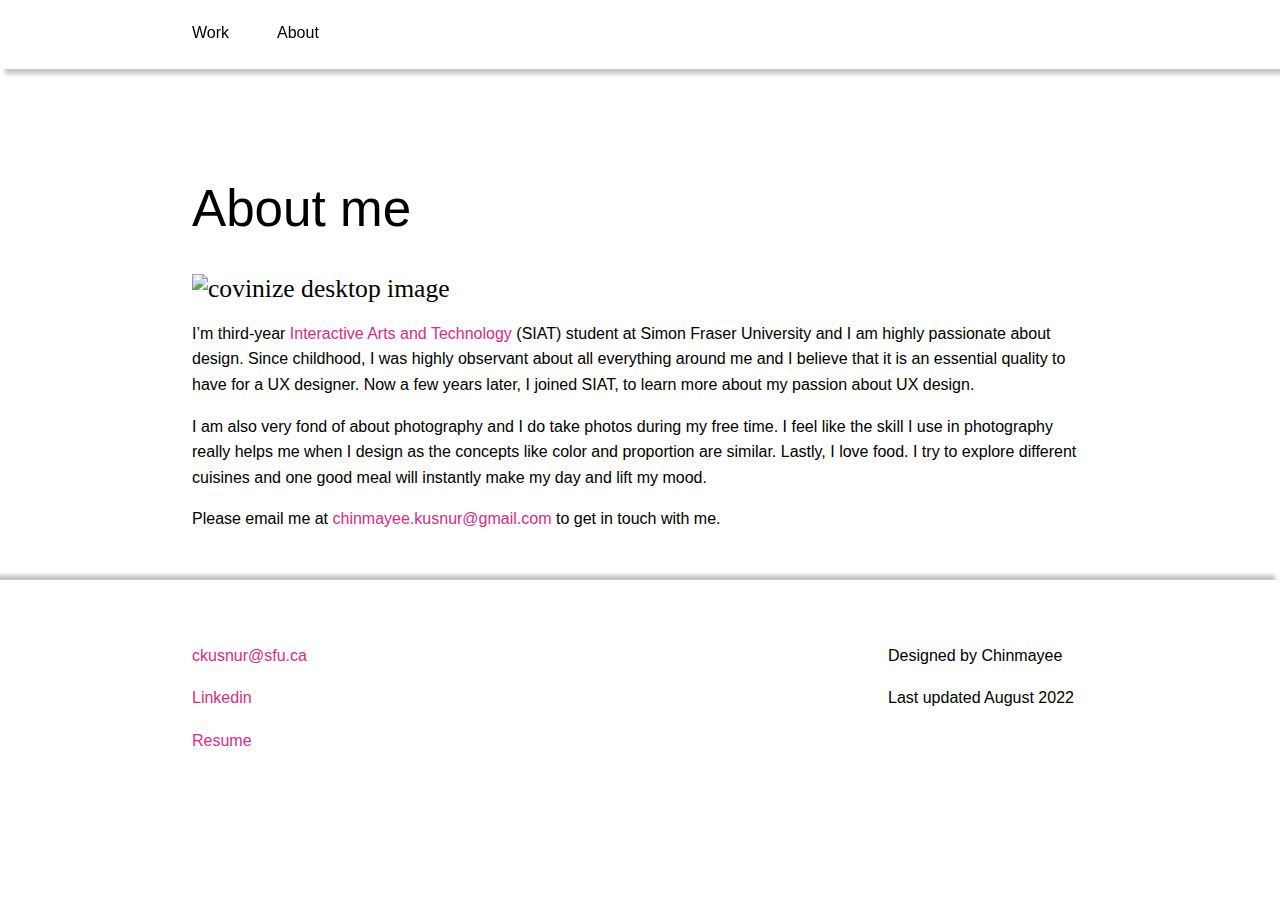
==== commit aa70b1da: "Update about.html" ====
--- a/about.html
+++ b/about.html
@@ -38,11 +38,11 @@
         <h1 class="heading">About me</h1>
         
           <div>
-            <img class="co-sc" src="img/chinmayee.JPG" alt="covinize desktop image">
+            <img class="co-sc" src="img/chinmayee-profile.jpg" alt="covinize desktop image">
           </div>
 
           <div>
-            <p class="main">I’m third-year <a class="link" href="https://www.sfu.ca/siat.html">Interactive Arts and Technology</a> (SIAT) student at Simon Fraser University
+            <p class="main">I’m third-year <a class="p-lm" href="https://www.sfu.ca/siat.html">Interactive Arts and Technology</a> (SIAT) student at Simon Fraser University
                 and I am highly passionate about design. Since childhood, I was highly observant 
                 about all everything around me and I believe that it is an essential quality to have 
                 for a UX designer. Now a few years later, I joined SIAT, to learn more 
@@ -59,7 +59,7 @@
             </p>
 
             <p class="main"> 
-                Please email me at <a class="link" href="mailto:chinmayee.kusnur@gmail.com">chinmayee.kusnur@gmail.com</a> to get in touch with me. 
+                Please email me at <a class="p-lm" href="mailto:ckusnur@sfu.ca">chinmayee.kusnur@gmail.com</a> to get in touch with me. 
             </p>
           </div>
 
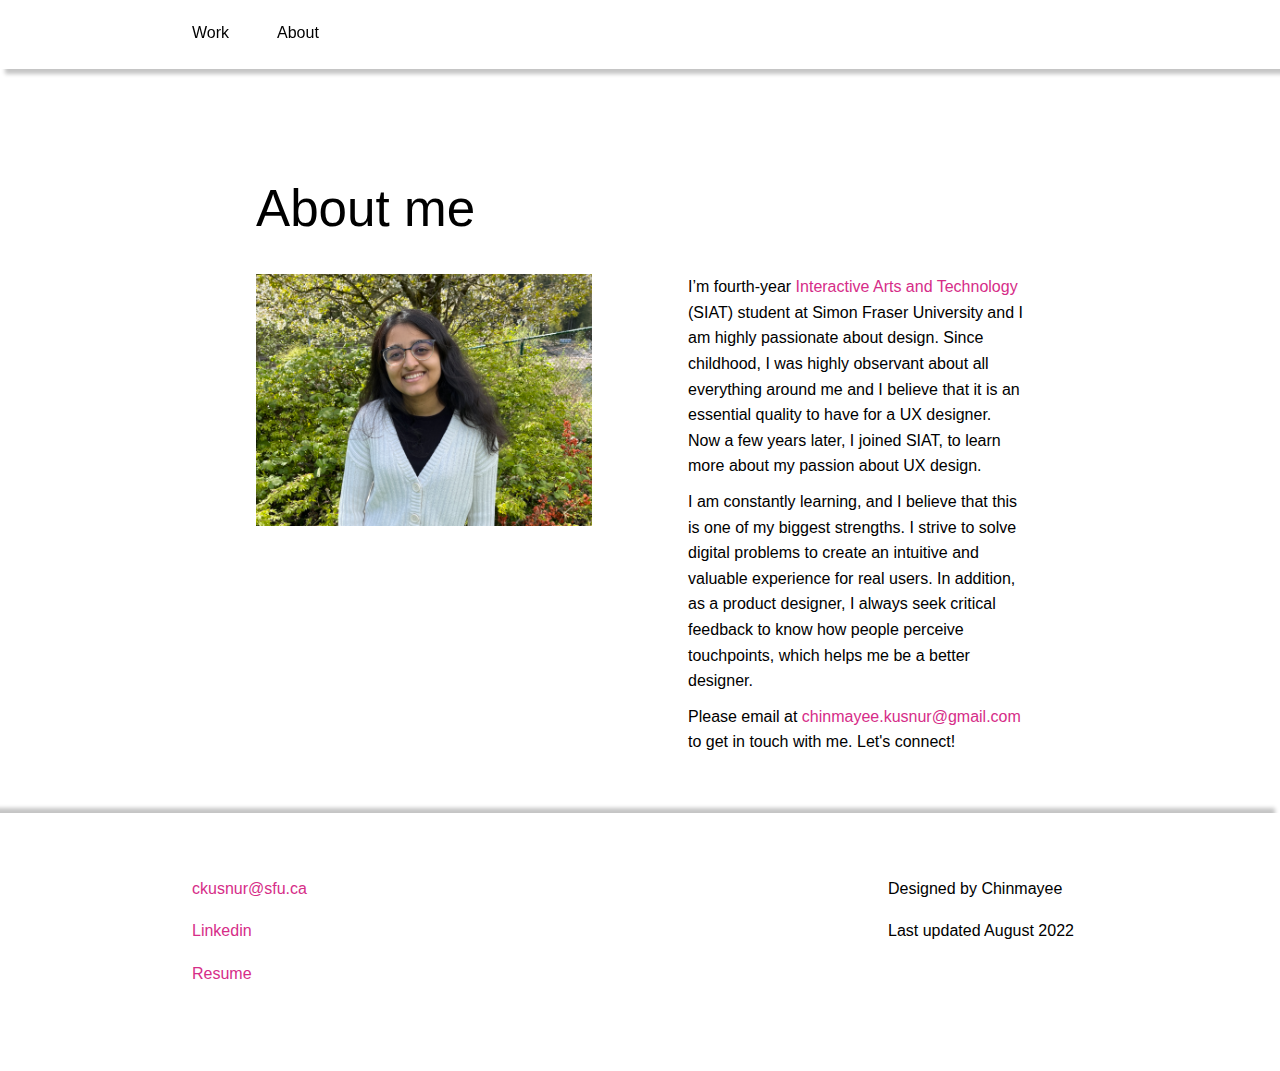
==== commit 9702cfb8: "Update about.html" ====
--- a/about.html
+++ b/about.html
@@ -36,39 +36,33 @@
     <section class="main-background">
       <div id="intro-covinize">
         <h1 class="heading">About me</h1>
-        
-          <div>
-            <img class="co-sc" src="img/chinmayee-profile.jpg" alt="covinize desktop image">
-          </div>
+          <div class="grid two-column">
+		  <div>
+           		 <img class="co-sc" src="img/chinmayee-profile.jpg" alt="covinize desktop image">
+         	  </div>
+		  
+		  <div>
+			    <div class="main">I’m fourth-year <a class="p-lm" href="https://www.sfu.ca/siat.html">Interactive Arts and Technology</a> (SIAT) student at Simon Fraser University
+				and I am highly passionate about design. Since childhood, I was highly observant 
+				about all everything around me and I believe that it is an essential quality to have 
+				for a UX designer. Now a few years later, I joined SIAT, to learn more 
+				about my passion about UX design. 
 
-          <div>
-            <p class="main">I’m third-year <a class="p-lm" href="https://www.sfu.ca/siat.html">Interactive Arts and Technology</a> (SIAT) student at Simon Fraser University
-                and I am highly passionate about design. Since childhood, I was highly observant 
-                about all everything around me and I believe that it is an essential quality to have 
-                for a UX designer. Now a few years later, I joined SIAT, to learn more 
-                about my passion about UX design. 
-                
-            </p>
-    
-            <p class="main"> 
-                I am also very fond of about photography and I do take photos during my free time. I feel like the skill I use in photography 
-                really helps me when I design as the concepts like color and proportion are similar.
-                 
-                Lastly, I love food. I try to explore different cuisines and one good meal will instantly 
-                make my day and lift my mood. 
-            </p>
+			    </div>
 
-            <p class="main"> 
-                Please email me at <a class="p-lm" href="mailto:ckusnur@sfu.ca">chinmayee.kusnur@gmail.com</a> to get in touch with me. 
-            </p>
-          </div>
+			    <div class="main"> 
+				I am constantly learning, and I believe that this is one of my biggest strengths. I strive to solve digital problems 
+				    to create an intuitive and valuable experience for real users. In addition, as a product designer, I always seek 
+				    critical feedback to know how people perceive touchpoints, which helps me be a better designer. 
+			    </div>
 
-        
-          
-                      
-      
-      
-      </div>
+			    <div class="main"> 
+				Please email at <a class="p-lm" href="mailto:ckusnur@sfu.ca">chinmayee.kusnur@gmail.com</a> to get in touch with me.
+				    Let's connect! 
+			    </div>
+	         </div>
+	  </div>
+
 
     </section>
 
--- a/css/main.css
+++ b/css/main.css
@@ -62,6 +62,16 @@
     text-decoration: none;
 } 
 
+.p-title a{
+    color: #000000;
+    text-decoration: none;
+}
+
+.p-title a:active, .p-title a:hover, .p-title a:focus{
+    color: #000000;
+    text-decoration: none;
+}
+
 .img-caption{
     font-family: 'Inter', sans-serif;
     color: #a2a2a2;
@@ -89,13 +99,14 @@
 }
 
 .p-desc{
-    margin-top: 1.5rem;
+    margin-top: 8%;
     line-height: 1.3;
 }
 
 .p-lm{
     font-weight: 500;
     color: #D62D88;
+    margin-top: 10%;
 }
 
 
@@ -224,6 +235,7 @@
     font-weight: 400;
     font-size: 1rem;
     line-height:1.6;
+    margin-bottom: 3%;
 }
 
 .main-1{
--- a/css/grids.css
+++ b/css/grids.css
@@ -85,7 +85,7 @@
 
     .sub-heading{
         margin-top: 4rem;
-    }
+    }p
 
     .desktop-version{
         display: none;
@@ -100,7 +100,7 @@
     }
     
     .pb{
-        margin-top:1rem;
+        padding: 10%;
     }
 }
 
@@ -223,16 +223,14 @@
         margin-bottom: 2rem;
     }
 
-    .p-lm{
-        margin-top: 0.5rem;
-    }
+    
 
     .project-img{
         margin-top: 4rem;
     }
 
     .pb{
-        margin-top:1rem;
+        padding: 10%;
     }
 
 }
@@ -358,17 +356,38 @@
         margin-bottom: 6rem;
     }
 
-    .p-lm{
-        margin-top: 2rem;
-    }
+    
 
     .project-img{
         margin-top: 0rem;
     }
 
     .pb{
-        margin-top:5rem;
-    }
-}
-
-
+        padding: 10%;
+    }
+}
+
+@media (min-width: 75rem) {
+
+    #intro, #intro-covinize{
+        font-size: 1.6rem;
+        line-height:1.2;
+    }
+    
+    #intro{
+        margin: 12rem 16rem 8rem 16rem;
+        
+    }
+
+    .projects{
+        margin: 8rem 16rem 8rem 16rem;
+    }
+    
+     #intro-covinize{
+        margin: 10rem 16rem 3rem 16rem;
+    }
+
+    .landing-page-description{
+        margin: 2rem 16rem 3rem 16rem;
+    }
+}
